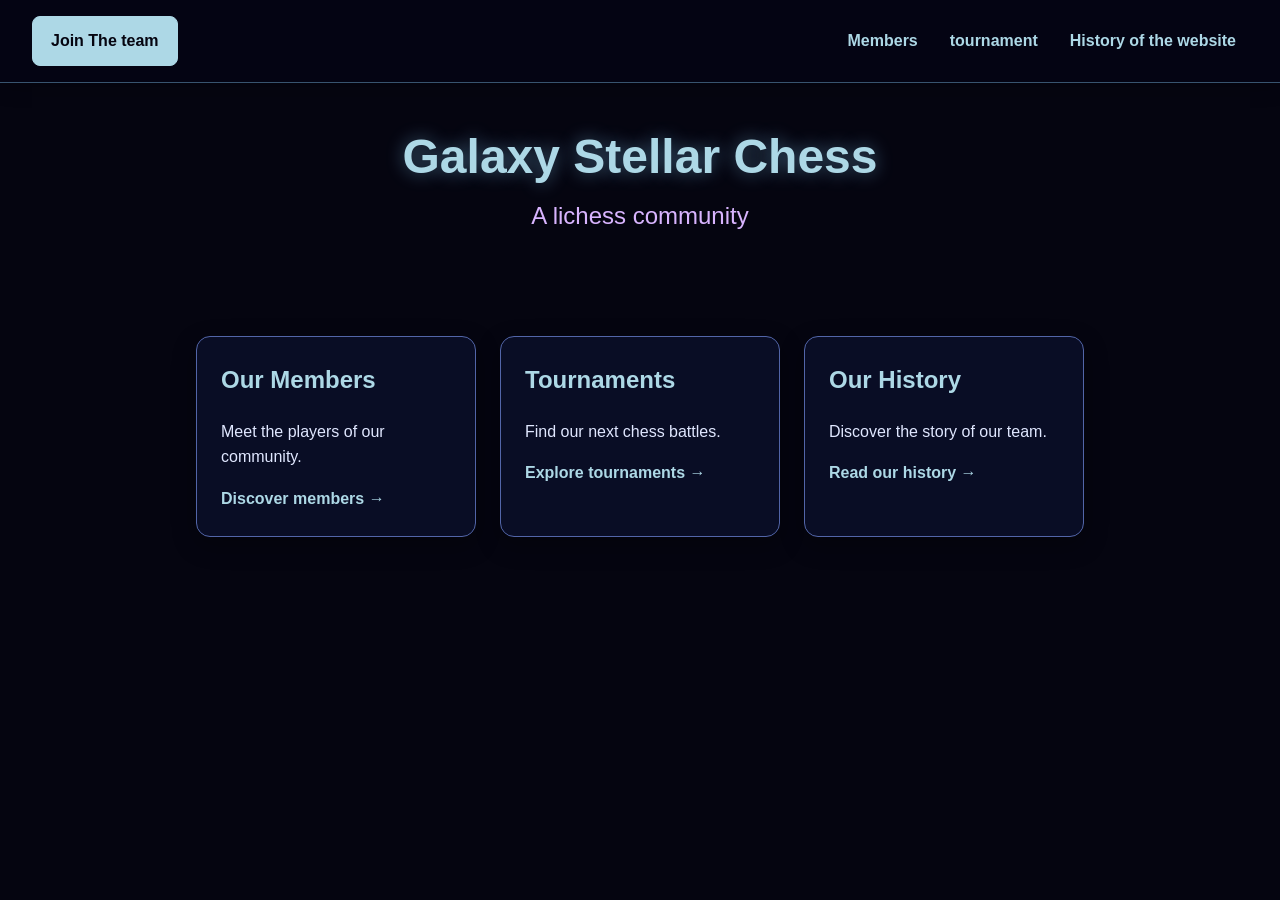
==== index.html @ db0ff0f6 "Add files via upload" ====
<!DOCTYPE html>
<html lang="en">

<head>
    <meta charset="UTF-8">
    <meta name="viewport" content="width=device-width, initial-scale=1.0">

    <title>Galaxy Stellar Chess</title>

    <link rel="stylesheet" href="style.css">

</head>

<body>

<nav class="top-nav">

    <a class="join-button"
       href="https://lichess.org/team/galaxy-stellar-chess">
        Join The team
    </a>

    <div class="top-nav-links">

        <a href="members.html">
            Members
        </a>

        <a href="tournament.html">
            tournament
        </a>

        <a href="websitehistory.html">
            History of the website
        </a>

    </div>

</nav>

<header>

    <h1>Galaxy Stellar Chess</h1>

    <p>A lichess community</p>

    
</header>


<section class="cards-container">

    <article class="card">
        <h2>Our Members</h2>
        <p>Meet the players of our community.</p>
        <a href="members.html">Discover members →</a>
    </article>

    <article class="card">
        <h2>Tournaments</h2>
        <p>Find our next chess battles.</p>
        <a href="tournament.html">Explore tournaments →</a>
    </article>

    <article class="card">
        <h2>Our History</h2>
        <p>Discover the story of our team.</p>
        <a href="websitehistory.html">Read our history →</a>
    </article>

</section>

    
</body>
</html>
---- style.css ----
/* ==========================================
   1. GLOBAL SETTINGS
========================================== */

* {
    box-sizing: border-box;
}

:root {
    --space-dark: #050510;
    --card-background: rgba(10, 15, 40, 0.92);
    --light-blue: lightblue;
    --purple: #d8b4fe;
    --white: #ffffff;
    --muted: #e0e7ff;
    --border: rgba(135, 206, 250, 0.4);
    --card-border: #5265a8;
    --shadow: 0 8px 25px rgba(0, 0, 0, 0.3);
    --glow: 0 0 20px rgba(135, 206, 250, 0.15);
}

html {
    scroll-behavior: smooth;
}

body {
    min-height: 100vh;
    margin: 0;
    font-family: Arial, Helvetica, sans-serif;
    line-height: 1.6;
    color: var(--white);

    background-color: var(--space-dark);
    background-image:
        linear-gradient(rgba(5, 5, 16, 0.25), rgba(5, 5, 16, 0.55)),
        url("https://media.giphy.com/media/v1.Y2lkPTc5MGI3NjExMHBveGduNHliNjg3bTBmeDV4djgyN3NvdDk3MXZ1dXdzZ2tyYjludiZlcD12MV9naWZzX3NlYXJjaCZjdD1n/iicDrNGWxHmDrIni6j/giphy.gif");
    background-position: center;
    background-repeat: no-repeat;
    background-size: cover;
    background-attachment: fixed;
}

img {
    max-width: 100%;
}

a {
    color: var(--light-blue);
}

button,
input {
    font: inherit;
}

button,
a {
    -webkit-tap-highlight-color: transparent;
}

button:focus-visible,
input:focus-visible,
a:focus-visible {
    outline: 2px solid var(--white);
    outline-offset: 4px;
}

::selection {
    color: var(--space-dark);
    background: var(--purple);
}


/* ==========================================
   2. NAVIGATION
========================================== */

.top-nav {
    position: relative;
    z-index: 10;

    display: flex;
    align-items: center;
    justify-content: space-between;
    flex-wrap: wrap;
    gap: 18px;

    padding: 16px 32px;

    background: rgba(5, 5, 20, 0.94);
    border-bottom: 1px solid var(--border);
    box-shadow: 0 4px 20px rgba(0, 0, 0, 0.2);
}

.top-nav a {
    font-weight: bold;
    text-decoration: none;
    transition: 0.25s ease;
}

.top-nav-links {
    display: flex;
    align-items: center;
    justify-content: center;
    flex-wrap: wrap;
    gap: 8px;
}

.top-nav-links a {
    padding: 9px 12px;
    color: var(--light-blue);
    border-radius: 7px;
}

.top-nav-links a:hover,
.top-nav-links a[aria-current="page"] {
    color: var(--white);
    background: rgba(135, 206, 250, 0.18);
}

.join-button {
    display: inline-block;
    flex-shrink: 0;

    padding: 11px 18px;

    color: var(--space-dark);
    background: var(--light-blue);
    border: 1px solid var(--light-blue);
    border-radius: 8px;

    font-weight: bold;
    text-align: center;
    text-decoration: none;
    white-space: nowrap;

    transition: 0.25s ease;
}

.join-button:hover {
    color: var(--space-dark);
    background: var(--white);
    border-color: var(--white);
    transform: translateY(-2px);
}


/* ==========================================
   3. PAGE HEADERS
========================================== */

header {
    margin: 10px 20px 30px;
    padding: 35px 20px 45px;
    text-align: center;
    background: transparent;
}

header h1 {
    margin: 0 0 12px;
    color: var(--light-blue);
    font-size: clamp(2rem, 5vw, 3rem);
    line-height: 1.2;
    text-shadow: 0 0 18px rgba(135, 206, 250, 0.45);
}

header p {
    margin: 10px 0 0;
    color: var(--purple);
    font-size: clamp(1.1rem, 3vw, 1.5rem);
}

.page-header .eyebrow {
    margin-bottom: 12px;
    color: var(--muted);
    font-size: 0.85rem;
    font-weight: bold;
    letter-spacing: 3px;
}

.page-header .subtitle {
    margin-top: 16px;
}


/* ==========================================
   4. GENERAL CARDS
========================================== */

.cards-container {
    display: flex;
    align-items: stretch;
    justify-content: center;
    flex-wrap: wrap;
    gap: 24px;

    width: 100%;
    padding: 25px 20px;
}

.card {
    width: 280px;
    max-width: 100%;
    padding: 24px;

    color: var(--white);
    background: var(--card-background);
    border: 1px solid var(--card-border);
    border-radius: 14px;
    box-shadow: var(--shadow);

    transition:
        transform 0.25s ease,
        border-color 0.25s ease,
        box-shadow 0.25s ease;
}

.card h2 {
    margin-top: 0;
    color: var(--light-blue);
}

.card p {
    color: var(--muted);
}

.card a {
    color: var(--light-blue);
    font-weight: bold;
    text-decoration: none;
}

.card a:hover {
    color: var(--white);
    text-decoration: underline;
}

.card:hover {
    border-color: var(--light-blue);
    box-shadow: var(--shadow), var(--glow);
    transform: translateY(-4px);
}


/* ==========================================
   5. WEBSITE HISTORY
========================================== */

.history-content {
    display: flex;
    flex-direction: column;
    gap: 24px;

    width: calc(100% - 32px);
    max-width: 900px;
    margin: 0 auto;
    padding: 20px 0 40px;
}

.history-chapter {
    padding: 25px;

    background: var(--card-background);
    border: 1px solid var(--card-border);
    border-left: 4px solid var(--light-blue);
    border-radius: 12px;
    box-shadow: var(--shadow);

    transition: transform 0.25s ease, border-color 0.25s ease;
}

.history-chapter h2 {
    margin-top: 0;
    color: var(--light-blue);
}

.history-chapter p {
    color: var(--muted);
    line-height: 1.8;
}

.history-chapter:hover {
    border-color: var(--light-blue);
    transform: translateX(4px);
}


/* ==========================================
   6. MEMBERS PAGE
========================================== */

.members-page {
    width: 100%;
    max-width: 1200px;
    margin: 0 auto;
    padding: 20px;
}

.members-info {
    margin-bottom: 28px;
    color: var(--muted);
    text-align: center;
}

.members-info h2 {
    color: var(--light-blue);
    font-size: 1.75rem;
}

.members-info p {
    margin: 8px 0;
}

#member-count {
    color: var(--light-blue);
    font-size: 1.3rem;
    font-weight: bold;
}

#last-update {
    color: var(--purple);
    font-size: 0.9rem;
}


/* Member statistics */

.member-stats {
    display: flex;
    justify-content: center;
    flex-wrap: wrap;
    gap: 16px;
    margin: 24px auto;
}

.stat-card {
    display: flex;
    flex-direction: column;
    align-items: center;
    gap: 6px;

    min-width: 165px;
    padding: 16px 24px;

    background: var(--card-background);
    border: 1px solid var(--card-border);
    border-radius: 12px;
}

.stat-label {
    color: var(--purple);
    font-size: 0.75rem;
    font-weight: bold;
    letter-spacing: 1px;
}

.stat-number {
    color: var(--light-blue);
    font-size: 1.8rem;
    font-weight: bold;
}

.status-text {
    color: var(--light-blue);
    font-weight: bold;
}


/* Search and refresh controls */

.members-controls {
    display: flex;
    align-items: center;
    justify-content: space-between;
    flex-wrap: wrap;
    gap: 14px;
    margin: 28px 0;
}

.search-wrapper {
    display: flex;
    align-items: center;
    gap: 10px;

    flex: 1;
    min-width: 180px;
    max-width: 500px;
    padding: 0 14px;

    background: rgba(10, 15, 40, 0.95);
    border: 1px solid var(--card-border);
    border-radius: 10px;

    transition: border-color 0.2s ease;
}

.search-wrapper:focus-within {
    border-color: var(--light-blue);
}

.search-wrapper span {
    color: var(--light-blue);
    font-size: 1.5rem;
}

.search-wrapper input {
    width: 100%;
    min-width: 0;
    padding: 13px 0;

    color: var(--white);
    background: transparent;
    border: none;
    outline: none;
}

.search-wrapper input::placeholder {
    color: #c4b5fd;
}

.search-wrapper input:focus-visible {
    outline: none;
}

.refresh-button {
    padding: 13px 18px;

    color: var(--space-dark);
    background: var(--light-blue);
    border: 1px solid var(--light-blue);
    border-radius: 8px;

    font-weight: bold;
    cursor: pointer;

    transition: 0.25s ease;
}

.refresh-button:hover:not(:disabled) {
    background: var(--white);
    border-color: var(--white);
    transform: translateY(-2px);
}

.refresh-button:disabled {
    opacity: 0.6;
    cursor: wait;
}


/* Members grid */

.members-grid {
    display: grid;
    grid-template-columns: repeat(auto-fit, minmax(180px, 1fr));
    align-items: stretch;
    gap: 20px;

    min-height: 100px;
}


/* Individual member cards */

.member-card {
    display: flex;
    flex-direction: column;
    align-items: center;
    justify-content: center;
    gap: 14px;

    min-width: 0;
    padding: 24px 16px;

    color: var(--white);
    text-align: center;
    text-decoration: none;
    overflow-wrap: anywhere;

    background: var(--card-background);
    border: 1px solid var(--card-border);
    border-radius: 16px;
    box-shadow: var(--shadow);

    transition:
        transform 0.25s ease,
        border-color 0.25s ease,
        background-color 0.25s ease,
        box-shadow 0.25s ease;
}

.member-card:hover {
    color: var(--white);
    background: rgba(25, 35, 75, 0.96);
    border-color: var(--light-blue);
    box-shadow: var(--shadow), var(--glow);
    transform: translateY(-5px);
}

.member-card:focus-visible {
    outline: 3px solid var(--white);
    outline-offset: 4px;
}

.member-avatar {
    display: block;
    flex-shrink: 0;

    width: 88px;
    height: 88px;

    object-fit: cover;
    border: 3px solid var(--light-blue);
    border-radius: 50%;
    background: #15152e;
}

.member-name {
    max-width: 100%;
    color: var(--light-blue);
    font-size: 1.05rem;
    font-weight: bold;
    overflow-wrap: anywhere;
}


/* Loading, empty and error messages */

.members-message {
    grid-column: 1 / -1;

    width: 100%;
    margin: 0;
    padding: 25px;

    color: var(--muted);
    text-align: center;

    background: var(--card-background);
    border: 1px solid var(--card-border);
    border-radius: 12px;
}


/* Members footer */

.members-footer {
    margin-top: 50px;
    padding: 25px 15px;

    text-align: center;
    border-top: 1px solid var(--border);
}

.members-footer p {
    margin: 8px 0;
    color: var(--muted);
}

.members-footer p:first-child {
    color: var(--light-blue);
    font-weight: bold;
}

.members-footer a {
    display: inline-block;
    margin-top: 8px;
    color: var(--light-blue);
    font-weight: bold;
    text-decoration: none;
}

.members-footer a:hover {
    color: var(--white);
    text-decoration: underline;
}


/* ==========================================
   7. TOURNAMENT PAGE
========================================== */

.tournament-page {
    width: 100%;
    max-width: 1200px;
    margin: 0 auto;
    padding: 20px;
}

.tournament-section {
    margin-bottom: 45px;
}

.tournament-section > h2 {
    margin-bottom: 8px;
    color: var(--light-blue);
    font-size: 1.8rem;
    text-align: center;
    text-shadow: 0 0 12px rgba(135, 206, 250, 0.2);
}

.tournament-section > p {
    margin: 0 0 25px;
    color: var(--muted);
    text-align: center;
}

.tournament-category {
    margin: 28px 0;
}

.tournament-category > h3 {
    margin: 0 0 12px;
    padding: 10px 14px;

    color: var(--purple);
    font-size: 1.2rem;

    background: rgba(10, 15, 40, 0.78);
    border-left: 3px solid var(--purple);
    border-radius: 5px;
}


/* Tournament lists */

.tournament-grid {
    display: grid;
    grid-template-columns: repeat(auto-fit, minmax(240px, 1fr));
    align-items: stretch;
    gap: 20px;
}

.tournament-category .cards-container {
    display: grid;
    grid-template-columns: repeat(auto-fit, minmax(240px, 1fr));
    align-items: stretch;
    justify-content: stretch;
    gap: 20px;

    padding: 10px 0;
}


/* Tournament cards generated by JavaScript */

.tournament-card {
    width: 100%;
    min-width: 0;
    padding: 24px;

    color: var(--white);
    background: var(--card-background);
    border: 1px solid var(--card-border);
    border-radius: 14px;
    box-shadow: var(--shadow);

    overflow-wrap: anywhere;

    transition:
        transform 0.25s ease,
        border-color 0.25s ease,
        box-shadow 0.25s ease;
}

.tournament-card h2,
.tournament-card h3 {
    margin-top: 0;
    color: var(--light-blue);
}

.tournament-card h2 {
    font-size: 1.25rem;
}

.tournament-card p {
    color: var(--muted);
}

.tournament-card a {
    display: inline-block;
    margin-top: 10px;
    color: var(--light-blue);
    font-weight: bold;
    text-decoration: none;
}

.tournament-card a:hover {
    color: var(--white);
    text-decoration: underline;
}

.tournament-card:hover {
    border-color: var(--light-blue);
    box-shadow: var(--shadow), var(--glow);
    transform: translateY(-4px);
}


/* Tournament icons */

.tournament-icon {
    margin-bottom: 10px;
    font-size: 2.2rem;
}


/* Shared empty and error messages */

.tournament-category .card {
    width: 100%;
    min-width: 0;
}

.tournament-category .members-message,
.tournament-category .tournament-message {
    grid-column: 1 / -1;

    width: 100%;
    margin: 0;
    padding: 22px;

    color: var(--muted);
    text-align: center;

    background: var(--card-background);
    border: 1px solid var(--card-border);
    border-radius: 12px;
}


/* Tournament intro and footer */

.tournament-intro,
.tournament-footer {
    max-width: 850px;
    margin: 30px auto;
    padding: 28px;

    text-align: center;

    background: var(--card-background);
    border: 1px solid var(--card-border);
    border-radius: 14px;
    box-shadow: var(--shadow);
}

.tournament-intro h2,
.tournament-footer h2 {
    color: var(--light-blue);
}

.tournament-intro p,
.tournament-footer p {
    color: var(--muted);
    line-height: 1.7;
}

.tournament-footer a {
    color: var(--light-blue);
    font-weight: bold;
    text-decoration: none;
}

.tournament-footer a:hover {
    color: var(--white);
    text-decoration: underline;
}


/* Tournament buttons */

.tournament-button {
    display: inline-block;
    margin-top: 12px;
    padding: 12px 20px;

    color: var(--space-dark);
    background: var(--light-blue);
    border: 1px solid var(--light-blue);
    border-radius: 8px;

    font-weight: bold;
    text-decoration: none;

    transition: 0.25s ease;
}

.tournament-button:hover {
    color: var(--space-dark);
    background: var(--white);
    border-color: var(--white);
    transform: translateY(-2px);
}


/* ==========================================
   8. GENERAL FOOTER
========================================== */

footer {
    margin-top: 40px;
    padding: 24px 16px;

    color: var(--muted);
    text-align: center;

    background: rgba(5, 5, 20, 0.85);
    border-top: 1px solid var(--border);
}

footer p {
    margin: 5px 0;
}


/* ==========================================
   9. RESPONSIVE DESIGN
========================================== */

@media (max-width: 750px) {
    .top-nav {
        flex-direction: column;
        justify-content: center;
        padding: 16px;
        gap: 12px;
    }

    .top-nav-links {
        justify-content: center;
        gap: 4px;
    }

    .top-nav-links a {
        padding: 8px;
        font-size: 0.88rem;
    }

    header {
        margin: 15px 10px 25px;
        padding: 25px 12px 35px;
    }

    .cards-container {
        gap: 16px;
        padding: 20px 16px;
    }

    .card {
        width: 100%;
        max-width: 420px;
    }

    .history-content {
        gap: 16px;
    }

    .history-chapter {
        padding: 20px;
    }

    .members-controls {
        flex-direction: column;
        align-items: stretch;
    }

    .search-wrapper {
        width: 100%;
        max-width: none;
    }

    .refresh-button {
        width: 100%;
    }

    .members-grid {
        grid-template-columns: repeat(auto-fit, minmax(150px, 1fr));
        gap: 14px;
    }

    .tournament-page {
        padding: 16px;
    }

    .tournament-section {
        margin-bottom: 32px;
    }

    .tournament-category .cards-container,
    .tournament-grid {
        grid-template-columns: repeat(auto-fit, minmax(220px, 1fr));
        gap: 14px;
    }

    .tournament-intro,
    .tournament-footer {
        padding: 22px 16px;
    }
}


/* ==========================================
   10. SMALL MOBILE SCREENS
========================================== */

@media (max-width: 500px) {
    header h1 {
        font-size: 2rem;
    }

    header p {
        font-size: 1.1rem;
    }

    .members-page {
        padding: 16px;
    }

    .members-grid {
        grid-template-columns: repeat(2, minmax(0, 1fr));
        gap: 12px;
    }

    .member-card {
        padding: 18px 10px;
    }

    .member-avatar {
        width: 68px;
        height: 68px;
    }

    .member-name {
        font-size: 0.9rem;
    }

    .stat-card {
        min-width: 130px;
        padding: 14px;
    }

    .tournament-category .cards-container,
    .tournament-grid {
        grid-template-columns: 1fr;
    }

    .tournament-card {
        padding: 20px;
    }
}

@media (max-width: 350px) {
    .members-grid {
        grid-template-columns: 1fr;
    }

    .top-nav-links {
        gap: 2px;
    }

    .top-nav-links a {
        padding: 7px;
        font-size: 0.75rem;
    }
}


/* ==========================================
   11. REDUCED MOTION ACCESSIBILITY
========================================== */

@media (prefers-reduced-motion: reduce) {
    *,
    *::before,
    *::after {
        scroll-behavior: auto !important;
        animation-duration: 0.01ms !important;
        animation-iteration-count: 1 !important;
        transition-duration: 0.01ms !important;
    }
}
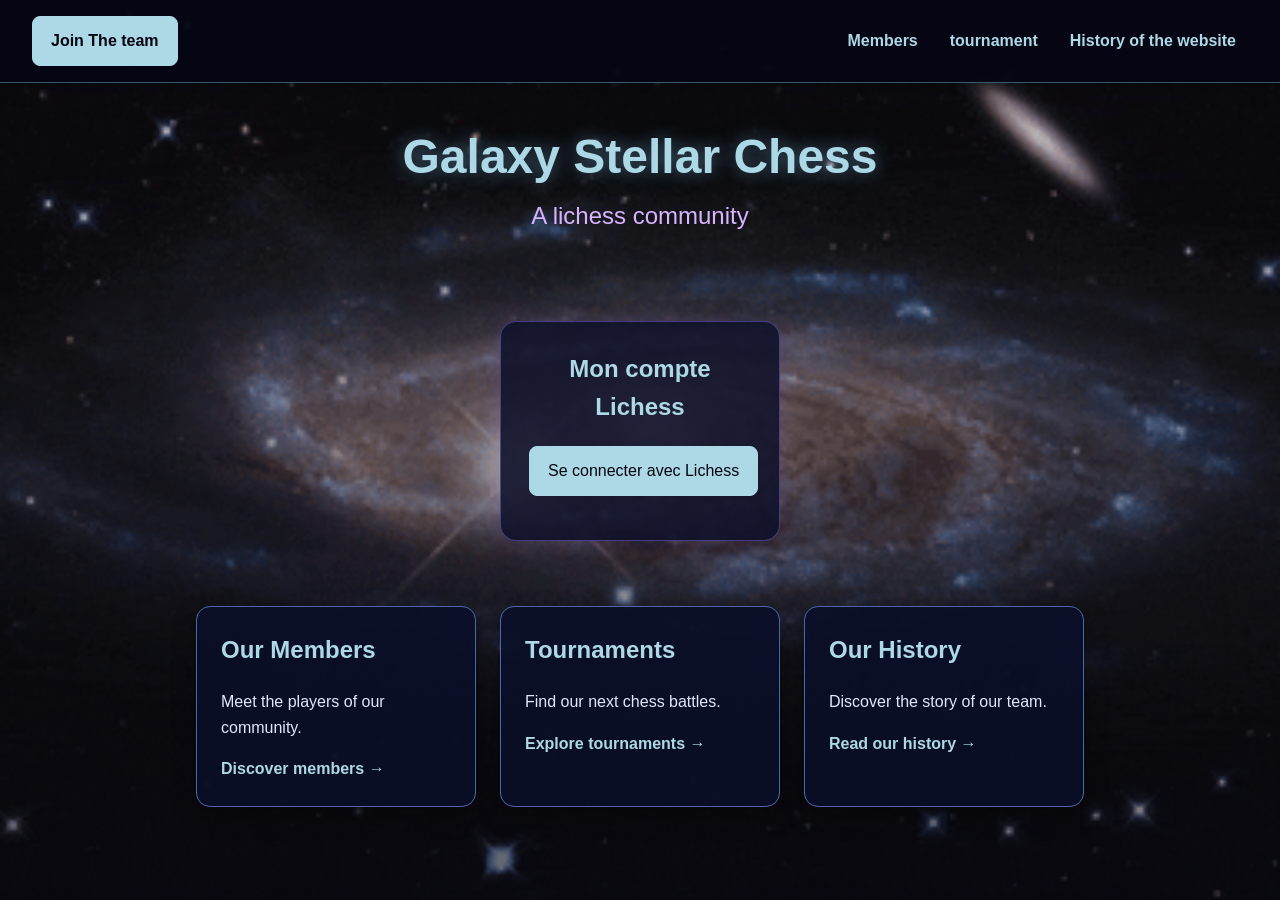
==== commit 7d6955d2: "Add files via upload" ====
--- a/index.html
+++ b/index.html
@@ -47,6 +47,40 @@
     
 </header>
 
+<section class="lichess-login card">
+  <h2>Mon compte Lichess</h2>
+
+  <button id="lichess-login-btn" class="join-button">
+    Se connecter avec Lichess
+  </button>
+
+  <div id="lichess-profile" hidden>
+    <h3>Bienvenue, <span id="lichess-username"></span> !</h3>
+
+    <p>
+      Équipe Galaxy Stellar Chess :
+      <strong id="lichess-team-status">Vérification...</strong>
+    </p>
+
+    <a
+      id="lichess-profile-link"
+      href="#"
+      target="_blank"
+      rel="noopener noreferrer"
+    >
+      Voir mon profil Lichess
+    </a>
+
+    <br><br>
+
+    <button id="lichess-logout-btn" type="button">
+      Se déconnecter
+    </button>
+  </div>
+
+  <p id="lichess-message" role="status" aria-live="polite"></p>
+</section>
+
 
 <section class="cards-container">
 
@@ -70,6 +104,8 @@
 
 </section>
 
+<script src="lichess-auth.js"></script>
+
     
 </body>
 </html>
--- a/style.css
+++ b/style.css
@@ -33,7 +33,7 @@
     background-color: var(--space-dark);
     background-image:
         linear-gradient(rgba(5, 5, 16, 0.25), rgba(5, 5, 16, 0.55)),
-        url("https://media.giphy.com/media/v1.Y2lkPTc5MGI3NjExMHBveGduNHliNjg3bTBmeDV4djgyN3NvdDk3MXZ1dXdzZ2tyYjludiZlcD12MV9naWZzX3NlYXJjaCZjdD1n/iicDrNGWxHmDrIni6j/giphy.gif");
+        url("./image/image.gif");
     background-position: center;
     background-repeat: no-repeat;
     background-size: cover;
@@ -978,4 +978,42 @@
         animation-iteration-count: 1 !important;
         transition-duration: 0.01ms !important;
     }
-}+}
+
+
+/* Connexion Lichess */
+.lichess-login {
+  max-width: 620px;
+  margin: 40px auto;
+  padding: 28px;
+  text-align: center;
+  color: #f4f2ff;
+  border: 1px solid rgba(151, 120, 255, 0.4);
+  border-radius: 16px;
+  background: rgba(15, 18, 43, 0.88);
+  box-shadow: 0 0 24px rgba(111, 78, 255, 0.12);
+}
+
+.lichess-login button {
+  cursor: pointer;
+  font: inherit;
+}
+
+.lichess-login a {
+  color: #b9a7ff;
+}
+
+#lichess-message {
+  overflow-wrap: anywhere;
+  margin-top: 16px;
+}
+
+#lichess-team-status {
+  color: #9ee7bd;
+}
+
+#lichess-profile[hidden],
+#lichess-login-btn[hidden] {
+  display: none;
+}
+
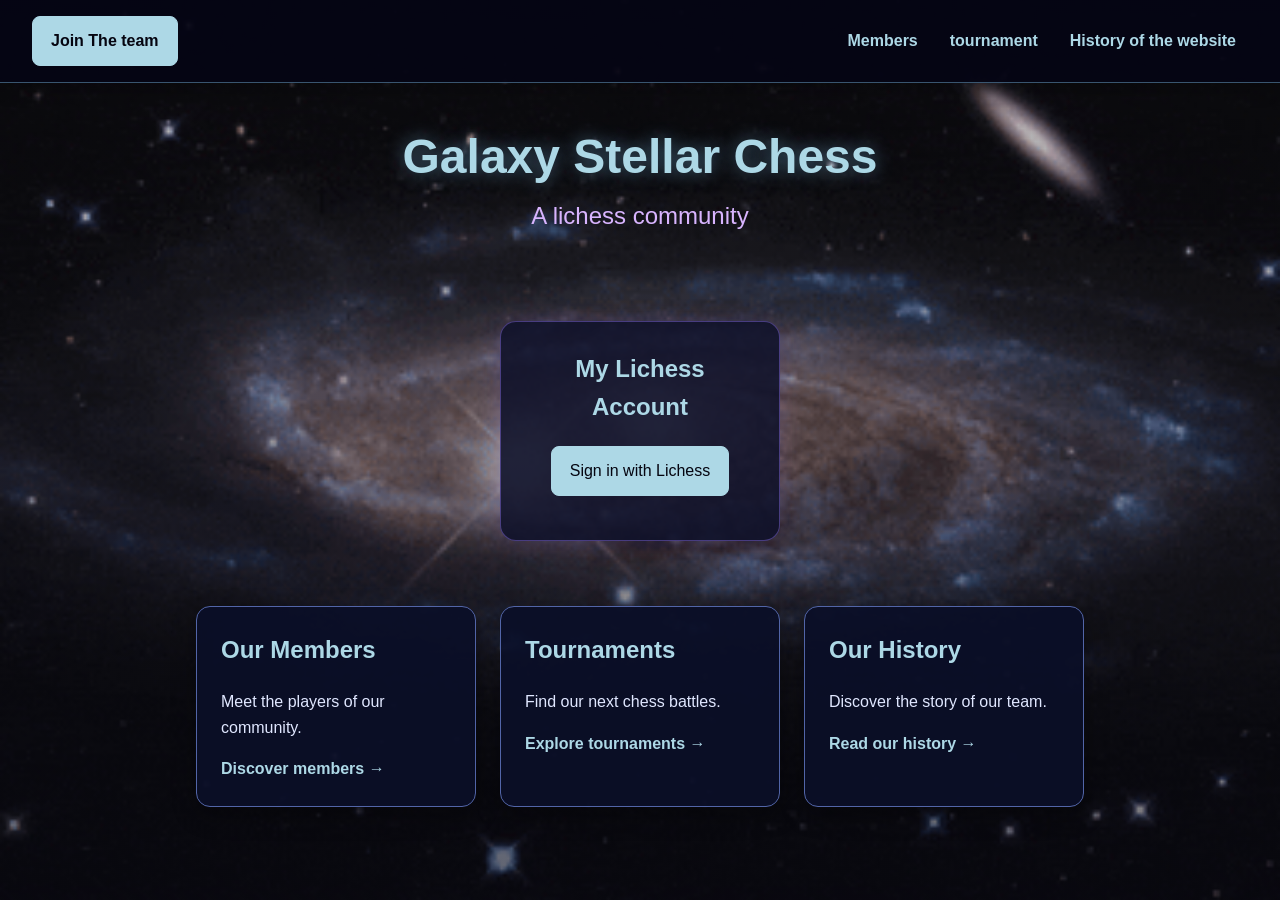
==== commit 281661fb: "Add files via upload" ====
--- a/index.html
+++ b/index.html
@@ -47,19 +47,20 @@
     
 </header>
 
+
 <section class="lichess-login card">
-  <h2>Mon compte Lichess</h2>
+  <h2>My Lichess Account</h2>
 
-  <button id="lichess-login-btn" class="join-button">
-    Se connecter avec Lichess
+  <button id="lichess-login-btn" class="join-button" type="button">
+    Sign in with Lichess
   </button>
 
   <div id="lichess-profile" hidden>
-    <h3>Bienvenue, <span id="lichess-username"></span> !</h3>
+    <h3>Welcome, <span id="lichess-username"></span>!</h3>
 
     <p>
-      Équipe Galaxy Stellar Chess :
-      <strong id="lichess-team-status">Vérification...</strong>
+      Galaxy Stellar Chess Team:
+      <strong id="lichess-team-status">Checking...</strong>
     </p>
 
     <a
@@ -68,13 +69,13 @@
       target="_blank"
       rel="noopener noreferrer"
     >
-      Voir mon profil Lichess
+      View my Lichess profile
     </a>
 
     <br><br>
 
     <button id="lichess-logout-btn" type="button">
-      Se déconnecter
+      Sign out
     </button>
   </div>
 
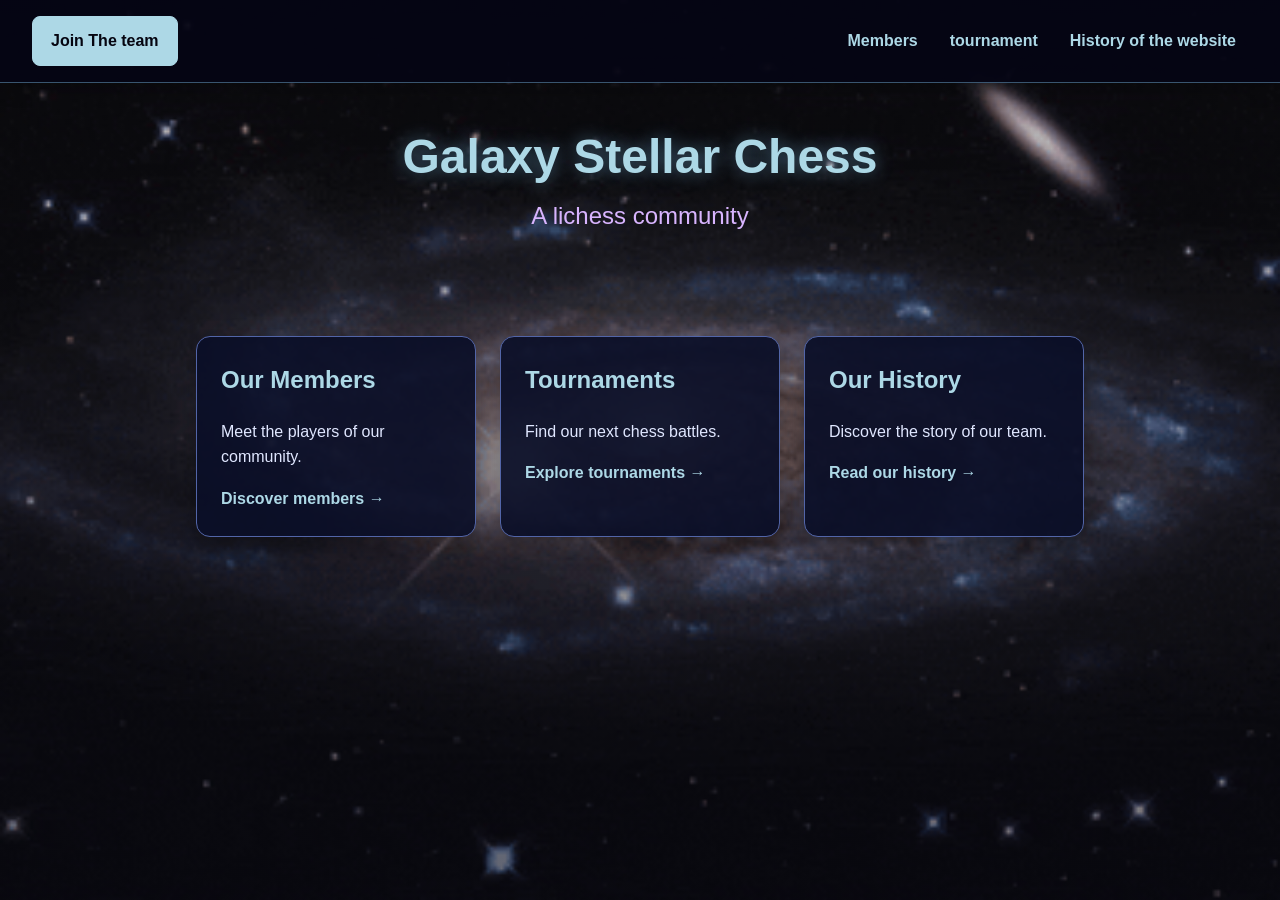
==== commit a607992d: "Remove Lichess login section Removed Lichess login section from the HTML." ====
--- a/index.html
+++ b/index.html
@@ -48,41 +48,6 @@
 </header>
 
 
-<section class="lichess-login card">
-  <h2>My Lichess Account</h2>
-
-  <button id="lichess-login-btn" class="join-button" type="button">
-    Sign in with Lichess
-  </button>
-
-  <div id="lichess-profile" hidden>
-    <h3>Welcome, <span id="lichess-username"></span>!</h3>
-
-    <p>
-      Galaxy Stellar Chess Team:
-      <strong id="lichess-team-status">Checking...</strong>
-    </p>
-
-    <a
-      id="lichess-profile-link"
-      href="#"
-      target="_blank"
-      rel="noopener noreferrer"
-    >
-      View my Lichess profile
-    </a>
-
-    <br><br>
-
-    <button id="lichess-logout-btn" type="button">
-      Sign out
-    </button>
-  </div>
-
-  <p id="lichess-message" role="status" aria-live="polite"></p>
-</section>
-
-
 <section class="cards-container">
 
     <article class="card">
